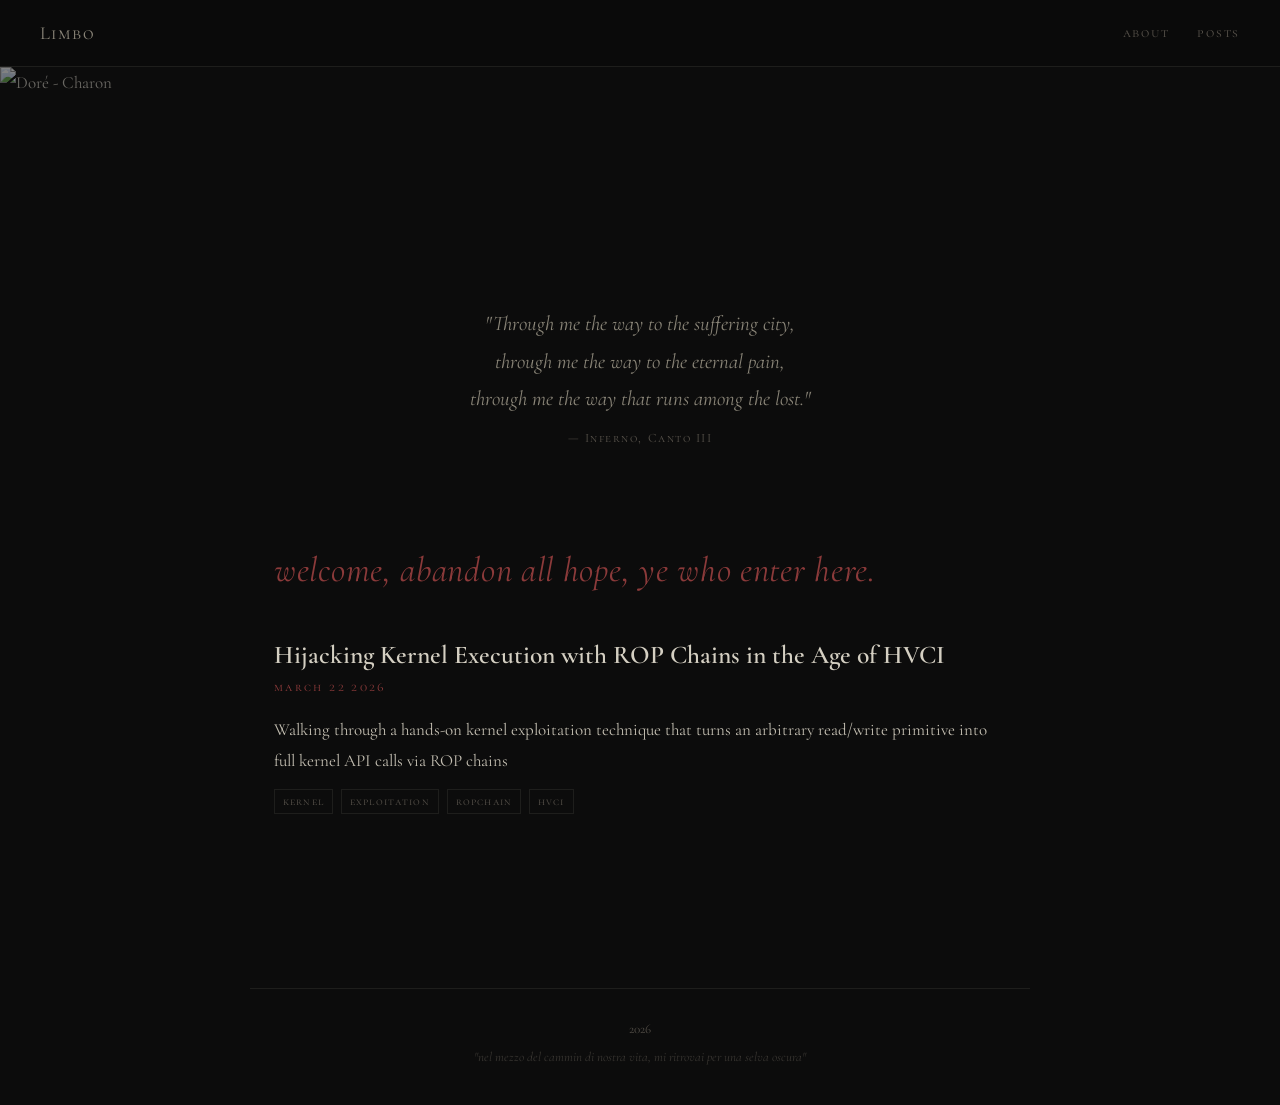
==== index.html @ e82e12b9 "upload blog" ====
<!DOCTYPE html>
<html lang="en">
<head>
    <meta charset="UTF-8">
    <meta name="viewport" content="width=device-width, initial-scale=1.0">
    <title>Limbo</title>
    <link rel="stylesheet" href="style.css">
    <link rel="preconnect" href="https://fonts.googleapis.com">
    <link rel="preconnect" href="https://fonts.gstatic.com" crossorigin>
    <link href="https://fonts.googleapis.com/css2?family=Cormorant+Garamond:ital,wght@0,300;0,400;0,500;0,600;1,300;1,400&family=Cormorant+SC:wght@300;400;500&display=swap" rel="stylesheet">
</head>
<body>

    <div class="topbar">
        <a href="index.html" class="site-name">Limbo</a>
        <nav>
            <a href="about.html">about</a>
            <a href="posts.html">posts</a>
        </nav>
    </div>

    <div class="hero">
        <img class="hero-image" src="https://cac.unah.edu.hn/assets/CAC/paginas/dante-e-dore-la-divina-comedia-ilustrada-por-gustave-dore-primera-parte-el-infierno/_resampled/ResizedImageWzExNDAsODg5XQ/14.jpg" alt="Doré - Charon">
        <div class="hero-overlay"></div>
        <div class="hero-text">
            <blockquote>
                <p>"Through me the way to the suffering city,<br>
                through me the way to the eternal pain,<br>
                through me the way that runs among the lost."</p>
                <cite>— Inferno, Canto III</cite>
            </blockquote>
        </div>
    </div>

    <div class="page-body">
        <h1 class="page-title">welcome, abandon all hope, ye who enter here.</h1>

        <div id="posts-container"></div>
    </div>

    <footer class="footer">
        <p>2026</p>
        <p class="footer-quote">"nel mezzo del cammin di nostra vita, mi ritrovai per una selva oscura"</p>
    </footer>

    <script>
        (async function () {
            const res = await fetch('posts.json?t=' + Date.now());
            const posts = await res.json();
            const container = document.getElementById('posts-container');

            posts.forEach(post => {
                const article = document.createElement('article');
                article.className = post.image ? 'post post-with-image' : 'post';

                let html = '';

                if (post.image) {
                    html += `<img class="post-image" src="${post.image}" alt="">`;
                    html += '<div>';
                }

                html += `<h2 class="post-title"><a href="post.html?slug=${post.slug}">${post.title}</a></h2>`;
                html += `<span class="post-date">${post.date}</span>`;
                html += `<p>${post.excerpt}</p>`;
                html += '<div class="post-tags">';
                post.tags.forEach(tag => {
                    html += `<span class="tag">${tag}</span>`;
                });
                html += '</div>';

                if (post.image) {
                    html += '</div>';
                }

                article.innerHTML = html;
                container.appendChild(article);
            });
        })();
    </script>

</body>
</html>
---- style.css ----
/* ===== RESET & BASE ===== */
*, *::before, *::after {
    margin: 0;
    padding: 0;
    box-sizing: border-box;
}

:root {
    --bg: #0c0c0c;
    --bg-nav: #0a0a0a;
    --text: #c4bfb2;
    --text-muted: #8a8578;
    --text-dim: #555049;
    --accent: #8b3a3a;
    --accent-hover: #a84a4a;
    --heading: #d4cfc2;
    --link: #a84a4a;
    --link-hover: #c86868;
    --border: #1e1e1c;
    --sepia: #b8a878;
}

html {
    scroll-behavior: smooth;
}

body {
    font-family: 'Cormorant Garamond', Georgia, serif;
    background-color: var(--bg);
    color: var(--text);
    line-height: 1.85;
    min-height: 100vh;
    font-size: 17px;
}

::selection {
    background: #3a2020;
    color: #d4cfc2;
}

a {
    color: var(--link);
    text-decoration: underline;
    text-decoration-color: rgba(168, 74, 74, 0.4);
    text-underline-offset: 3px;
    transition: color 0.3s ease;
}

a:hover {
    color: var(--link-hover);
}

/* ===== TOP NAV BAR ===== */
.topbar {
    display: flex;
    justify-content: space-between;
    align-items: center;
    padding: 16px 40px;
    border-bottom: 1px solid var(--border);
    background: var(--bg-nav);
    position: sticky;
    top: 0;
    z-index: 100;
}

.site-name {
    font-family: 'Cormorant SC', Georgia, serif;
    font-size: 1.15rem;
    font-weight: 400;
    color: var(--text-muted);
    text-decoration: none;
    letter-spacing: 0.08em;
}

.site-name:hover {
    color: var(--heading);
}

.topbar nav {
    display: flex;
    gap: 28px;
}

.topbar nav a {
    font-family: 'Cormorant SC', Georgia, serif;
    font-size: 0.9rem;
    color: var(--text-dim);
    text-decoration: none;
    letter-spacing: 0.12em;
    transition: color 0.3s ease;
}

.topbar nav a:hover,
.topbar nav a.active {
    color: var(--text);
}

/* ===== HERO ===== */
.hero {
    position: relative;
    width: 100%;
    height: 420px;
    overflow: hidden;
}

.hero-image {
    width: 100%;
    height: 100%;
    object-fit: cover;
    object-position: center 25%;
    filter: grayscale(30%) contrast(1.1);
    opacity: 0.6;
    display: block;
}

.hero-overlay {
    position: absolute;
    inset: 0;
    background: linear-gradient(
        to bottom,
        rgba(12, 12, 12, 0.2) 0%,
        rgba(12, 12, 12, 0) 30%,
        rgba(12, 12, 12, 0.4) 70%,
        rgba(12, 12, 12, 0.95) 100%
    );
}

.hero-text {
    position: absolute;
    bottom: 36px;
    left: 0;
    right: 0;
    text-align: center;
    padding: 0 24px;
}

.hero-text blockquote p {
    font-family: 'Cormorant Garamond', Georgia, serif;
    font-size: 1.3rem;
    font-style: italic;
    color: var(--text-muted);
    line-height: 1.8;
    max-width: 560px;
    margin: 0 auto;
}

.hero-text blockquote cite {
    display: block;
    font-family: 'Cormorant SC', Georgia, serif;
    font-size: 0.8rem;
    color: var(--text-dim);
    margin-top: 10px;
    font-style: normal;
    letter-spacing: 0.12em;
}

/* ===== LAYOUT ===== */
.page-body {
    max-width: 780px;
    margin: 0 auto;
    padding: 50px 24px 80px;
}

/* ===== PAGE TITLE (like "welcome") ===== */
.page-title {
    font-family: 'Cormorant Garamond', Georgia, serif;
    font-size: 2.2rem;
    font-weight: 400;
    font-style: italic;
    color: var(--accent);
    margin-bottom: 36px;
    letter-spacing: 0.02em;
}

/* ===== POST ENTRIES (blog-style, stacked) ===== */
.post {
    margin-bottom: 50px;
    padding-bottom: 44px;
    border-bottom: 1px solid var(--border);
}

.post:last-child {
    border-bottom: none;
}

.post-with-image {
    display: grid;
    grid-template-columns: 180px 1fr;
    gap: 28px;
    align-items: start;
}

.post-image {
    width: 180px;
    border: 1px solid var(--border);
    display: block;
    filter: grayscale(20%) contrast(1.05);
    opacity: 0.75;
    transition: opacity 0.4s ease;
}

.post-image:hover {
    opacity: 0.9;
}

.post-title {
    font-family: 'Cormorant Garamond', Georgia, serif;
    font-size: 1.6rem;
    font-weight: 600;
    color: var(--heading);
    line-height: 1.3;
    margin-bottom: 4px;
}

.post-title a {
    color: var(--heading);
    text-decoration: none;
}

.post-title a:hover {
    color: var(--accent-hover);
}

.post-date {
    font-family: 'Cormorant SC', Georgia, serif;
    font-size: 0.82rem;
    color: var(--accent);
    letter-spacing: 0.18em;
    margin-bottom: 14px;
    display: block;
}

.post p {
    margin-bottom: 12px;
    color: var(--text);
}

.post p strong {
    color: var(--heading);
    font-weight: 600;
}

.post p em {
    font-style: italic;
}

.post-tags {
    display: flex;
    gap: 8px;
    flex-wrap: wrap;
    margin-top: 10px;
}

.tag {
    font-family: 'Cormorant SC', Georgia, serif;
    font-size: 0.72rem;
    color: var(--text-dim);
    letter-spacing: 0.1em;
    border: 1px solid var(--border);
    padding: 1px 8px;
}

/* ===== ABOUT PAGE ===== */
.about-content {
    max-width: 640px;
}

.about-section {
    margin-bottom: 34px;
}

.about-section h3 {
    font-family: 'Cormorant Garamond', Georgia, serif;
    font-size: 1.3rem;
    font-weight: 600;
    color: var(--heading);
    margin-bottom: 10px;
}

.about-section p {
    margin-bottom: 12px;
}

.about-section ul {
    list-style: none;
    padding: 0;
}

.about-section ul li {
    padding-left: 16px;
    margin-bottom: 5px;
    position: relative;
}

.about-section ul li::before {
    content: '—';
    position: absolute;
    left: 0;
    color: var(--text-dim);
}

/* ===== WIDE IMAGE ===== */
.wide-image {
    width: 100%;
    height: auto;
    display: block;
    margin: 0 auto;
    border: 1px solid var(--border);
    filter: grayscale(20%) contrast(1.05);
    opacity: 0.7;
    margin-bottom: 10px;
}

.figure {
    margin: 24px 0;
}

.figure figcaption {
    font-size: 0.8rem;
    color: var(--text-dim);
    font-style: italic;
    margin-top: 6px;
}

/* ===== EPIGRAPH ===== */
.epigraph {
    border-left: 2px solid var(--accent);
    padding: 8px 0 8px 20px;
    margin: 28px 0;
}

.epigraph p {
    font-style: italic;
    color: var(--text-muted);
    font-size: 1.05rem;
}

.epigraph cite {
    display: block;
    font-size: 0.82rem;
    color: var(--text-dim);
    margin-top: 6px;
    font-style: normal;
}

/* ===== FULL POST PAGE ===== */
.post-full {
    max-width: 720px;
}

.post-header {
    margin-bottom: 36px;
}

.post-full-title {
    font-family: 'Cormorant Garamond', Georgia, serif;
    font-size: 2rem;
    font-weight: 600;
    color: var(--heading);
    line-height: 1.3;
    margin-bottom: 6px;
}

.post-header .post-date {
    margin-bottom: 12px;
}

.post-body p {
    margin-bottom: 16px;
    text-align: justify;
}

.post-body h2 {
    font-family: 'Cormorant Garamond', Georgia, serif;
    font-size: 1.4rem;
    font-weight: 600;
    color: var(--heading);
    margin: 36px 0 14px;
}

.post-body ul,
.post-body ol {
    padding-left: 24px;
    margin-bottom: 16px;
}

.post-body li {
    margin-bottom: 6px;
}

.post-body code {
    font-family: 'Courier New', Courier, monospace;
    font-size: 0.88em;
    background: rgba(255, 255, 255, 0.04);
    padding: 1px 5px;
    border: 1px solid var(--border);
    color: var(--accent-hover);
}

.post-body pre {
    background: #0e0e0e;
    border: 1px solid var(--border);
    padding: 18px 20px;
    margin: 20px 0;
    overflow-x: auto;
    line-height: 1.55;
}

.post-body pre code {
    background: none;
    border: none;
    padding: 0;
    font-size: 0.82rem;
    color: var(--text-muted);
}

.post-body strong {
    color: var(--heading);
    font-weight: 600;
}

.post-body .epigraph {
    margin-top: 40px;
}

.post-nav {
    margin-top: 40px;
    padding-top: 20px;
    border-top: 1px solid var(--border);
}

.post-nav a {
    font-family: 'Cormorant SC', Georgia, serif;
    font-size: 0.9rem;
    color: var(--text-dim);
    text-decoration: none;
    letter-spacing: 0.08em;
    transition: color 0.3s ease;
}

.post-nav a:hover {
    color: var(--accent-hover);
}

/* ===== FOOTER ===== */
.footer {
    text-align: center;
    padding: 28px 24px 36px;
    border-top: 1px solid var(--border);
    max-width: 780px;
    margin: 0 auto;
}

.footer p {
    font-size: 0.82rem;
    color: var(--text-dim);
}

.footer .footer-quote {
    font-style: italic;
    margin-top: 4px;
    opacity: 0.6;
}

/* ===== RESPONSIVE ===== */
@media (max-width: 768px) {
    .topbar {
        flex-direction: column;
        gap: 10px;
        padding: 14px 20px;
    }

    .topbar nav {
        gap: 18px;
    }

    .hero {
        height: 300px;
    }

    .hero-text blockquote p {
        font-size: 1.1rem;
    }

    .page-body {
        padding: 30px 18px 60px;
    }

    .page-title {
        font-size: 1.7rem;
    }

    .post-with-image {
        grid-template-columns: 1fr;
    }

    .post-image {
        width: 100%;
        max-width: 240px;
    }

    .post-title {
        font-size: 1.35rem;
    }

    .wide-image {
        height: auto;
    }
}

@media (max-width: 480px) {
    .topbar nav {
        gap: 12px;
    }

    .topbar nav a {
        font-size: 0.8rem;
    }

    .page-title {
        font-size: 1.4rem;
    }
}
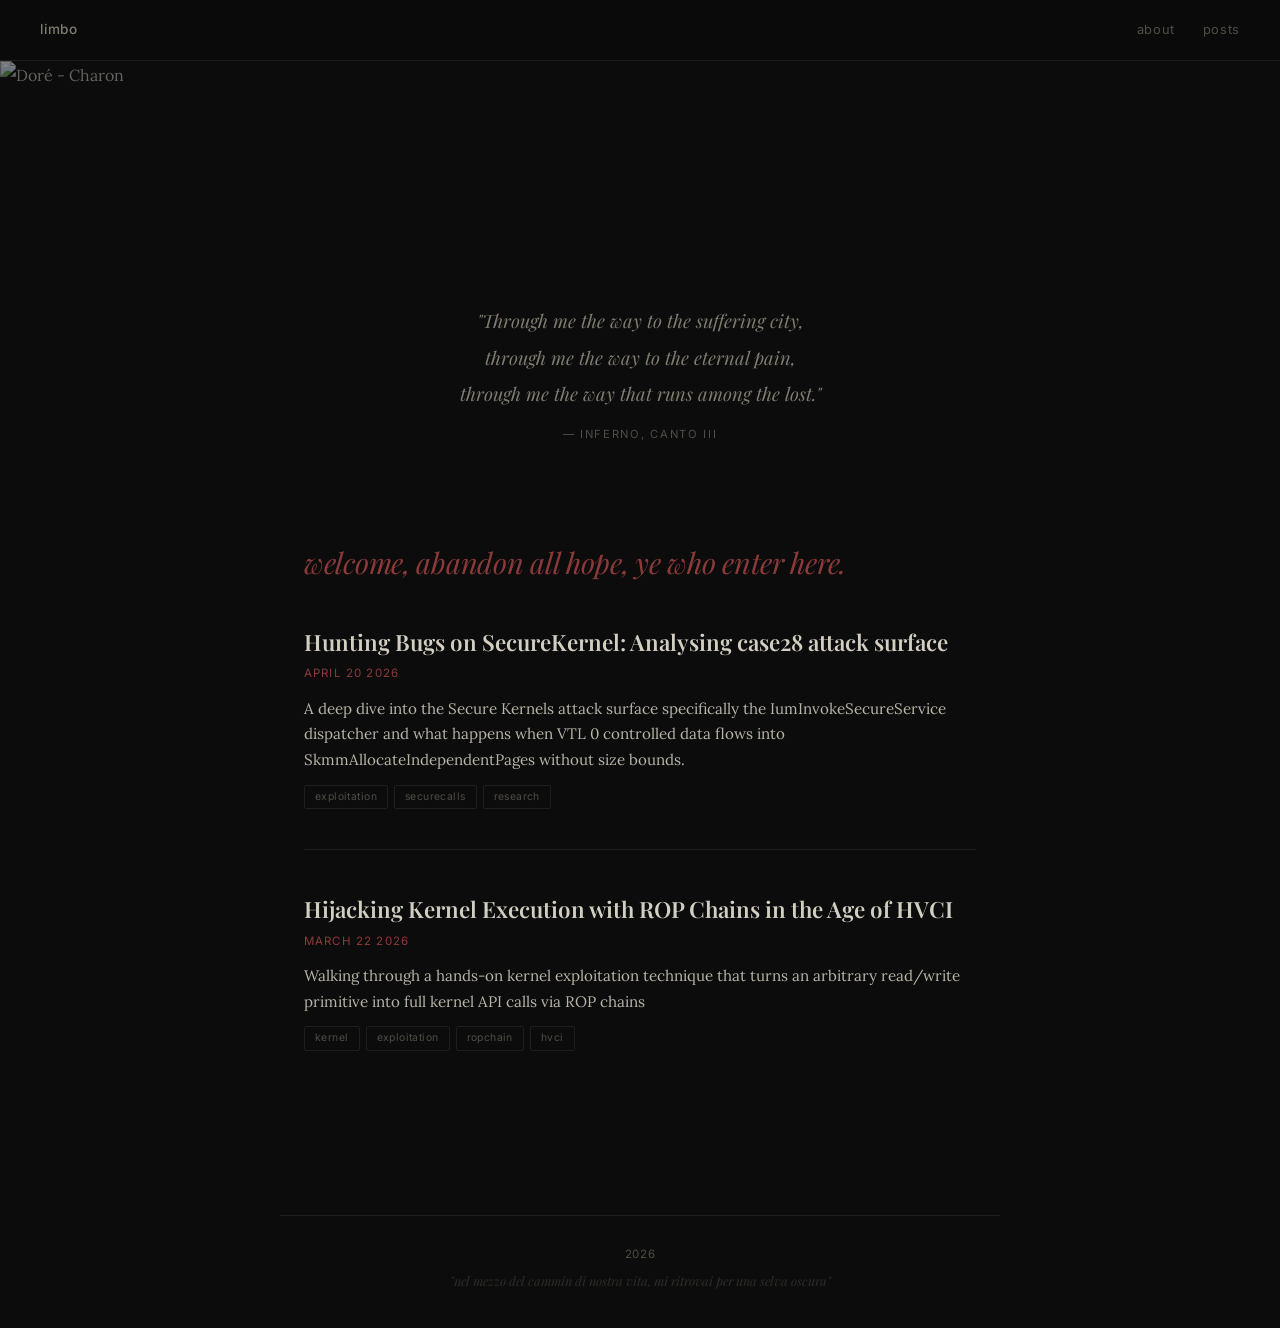
==== commit 66134883: "new post and sum changes" ====
--- a/index.html
+++ b/index.html
@@ -7,7 +7,7 @@
     <link rel="stylesheet" href="style.css">
     <link rel="preconnect" href="https://fonts.googleapis.com">
     <link rel="preconnect" href="https://fonts.gstatic.com" crossorigin>
-    <link href="https://fonts.googleapis.com/css2?family=Cormorant+Garamond:ital,wght@0,300;0,400;0,500;0,600;1,300;1,400&family=Cormorant+SC:wght@300;400;500&display=swap" rel="stylesheet">
+    <link href="https://fonts.googleapis.com/css2?family=Inter:wght@300;400;500;600&family=Lora:ital,wght@0,400;0,500;0,600;0,700;1,400;1,500&family=Playfair+Display:ital,wght@0,400;0,500;0,600;0,700;1,400;1,500&family=JetBrains+Mono:wght@400;500&display=swap" rel="stylesheet">
 </head>
 <body>
 
--- a/style.css
+++ b/style.css
@@ -8,16 +8,18 @@
 :root {
     --bg: #0c0c0c;
     --bg-nav: #0a0a0a;
-    --text: #c4bfb2;
-    --text-muted: #8a8578;
-    --text-dim: #555049;
+    --bg-code: #131313;
+    --bg-inline-code: #1a1a18;
+    --text: #b8b4a8;
+    --text-muted: #807c70;
+    --text-dim: #504d44;
     --accent: #8b3a3a;
     --accent-hover: #a84a4a;
-    --heading: #d4cfc2;
+    --heading: #d2cec2;
     --link: #a84a4a;
     --link-hover: #c86868;
     --border: #1e1e1c;
-    --sepia: #b8a878;
+    --border-code: #252522;
 }
 
 html {
@@ -25,12 +27,14 @@
 }
 
 body {
-    font-family: 'Cormorant Garamond', Georgia, serif;
+    font-family: 'Lora', Georgia, serif;
     background-color: var(--bg);
     color: var(--text);
-    line-height: 1.85;
+    line-height: 1.75;
     min-height: 100vh;
-    font-size: 17px;
+    font-size: 16px;
+    -webkit-font-smoothing: antialiased;
+    -moz-osx-font-smoothing: grayscale;
 }
 
 ::selection {
@@ -40,14 +44,14 @@
 
 a {
     color: var(--link);
-    text-decoration: underline;
-    text-decoration-color: rgba(168, 74, 74, 0.4);
-    text-underline-offset: 3px;
-    transition: color 0.3s ease;
+    text-decoration: none;
+    border-bottom: 1px solid rgba(168, 74, 74, 0.3);
+    transition: color 0.3s ease, border-color 0.3s ease;
 }
 
 a:hover {
     color: var(--link-hover);
+    border-bottom-color: var(--link-hover);
 }
 
 /* ===== TOP NAV BAR ===== */
@@ -55,7 +59,7 @@
     display: flex;
     justify-content: space-between;
     align-items: center;
-    padding: 16px 40px;
+    padding: 18px 40px;
     border-bottom: 1px solid var(--border);
     background: var(--bg-nav);
     position: sticky;
@@ -64,12 +68,14 @@
 }
 
 .site-name {
-    font-family: 'Cormorant SC', Georgia, serif;
-    font-size: 1.15rem;
-    font-weight: 400;
+    font-family: 'Inter', system-ui, sans-serif;
+    font-size: 0.85rem;
+    font-weight: 500;
     color: var(--text-muted);
     text-decoration: none;
-    letter-spacing: 0.08em;
+    letter-spacing: 0.06em;
+    border: none;
+    text-transform: lowercase;
 }
 
 .site-name:hover {
@@ -82,11 +88,13 @@
 }
 
 .topbar nav a {
-    font-family: 'Cormorant SC', Georgia, serif;
-    font-size: 0.9rem;
+    font-family: 'Inter', system-ui, sans-serif;
+    font-size: 0.8rem;
+    font-weight: 400;
     color: var(--text-dim);
     text-decoration: none;
-    letter-spacing: 0.12em;
+    letter-spacing: 0.05em;
+    border: none;
     transition: color 0.3s ease;
 }
 
@@ -135,47 +143,49 @@
 }
 
 .hero-text blockquote p {
-    font-family: 'Cormorant Garamond', Georgia, serif;
-    font-size: 1.3rem;
+    font-family: 'Playfair Display', Georgia, serif;
+    font-size: 1.15rem;
     font-style: italic;
     color: var(--text-muted);
-    line-height: 1.8;
-    max-width: 560px;
+    line-height: 2;
+    max-width: 520px;
     margin: 0 auto;
+    font-weight: 400;
 }
 
 .hero-text blockquote cite {
     display: block;
-    font-family: 'Cormorant SC', Georgia, serif;
-    font-size: 0.8rem;
-    color: var(--text-dim);
-    margin-top: 10px;
+    font-family: 'Inter', system-ui, sans-serif;
+    font-size: 0.7rem;
+    color: var(--text-dim);
+    margin-top: 12px;
     font-style: normal;
-    letter-spacing: 0.12em;
+    letter-spacing: 0.15em;
+    text-transform: uppercase;
 }
 
 /* ===== LAYOUT ===== */
 .page-body {
-    max-width: 780px;
+    max-width: 720px;
     margin: 0 auto;
-    padding: 50px 24px 80px;
-}
-
-/* ===== PAGE TITLE (like "welcome") ===== */
+    padding: 56px 24px 80px;
+}
+
+/* ===== PAGE TITLE ===== */
 .page-title {
-    font-family: 'Cormorant Garamond', Georgia, serif;
-    font-size: 2.2rem;
+    font-family: 'Playfair Display', Georgia, serif;
+    font-size: 1.8rem;
     font-weight: 400;
     font-style: italic;
     color: var(--accent);
-    margin-bottom: 36px;
-    letter-spacing: 0.02em;
-}
-
-/* ===== POST ENTRIES (blog-style, stacked) ===== */
+    margin-bottom: 40px;
+    letter-spacing: -0.01em;
+}
+
+/* ===== POST ENTRIES ===== */
 .post {
-    margin-bottom: 50px;
-    padding-bottom: 44px;
+    margin-bottom: 44px;
+    padding-bottom: 40px;
     border-bottom: 1px solid var(--border);
 }
 
@@ -183,38 +193,19 @@
     border-bottom: none;
 }
 
-.post-with-image {
-    display: grid;
-    grid-template-columns: 180px 1fr;
-    gap: 28px;
-    align-items: start;
-}
-
-.post-image {
-    width: 180px;
-    border: 1px solid var(--border);
-    display: block;
-    filter: grayscale(20%) contrast(1.05);
-    opacity: 0.75;
-    transition: opacity 0.4s ease;
-}
-
-.post-image:hover {
-    opacity: 0.9;
-}
-
 .post-title {
-    font-family: 'Cormorant Garamond', Georgia, serif;
-    font-size: 1.6rem;
+    font-family: 'Playfair Display', Georgia, serif;
+    font-size: 1.4rem;
     font-weight: 600;
     color: var(--heading);
-    line-height: 1.3;
-    margin-bottom: 4px;
+    line-height: 1.35;
+    margin-bottom: 6px;
 }
 
 .post-title a {
     color: var(--heading);
     text-decoration: none;
+    border: none;
 }
 
 .post-title a:hover {
@@ -222,47 +213,51 @@
 }
 
 .post-date {
-    font-family: 'Cormorant SC', Georgia, serif;
-    font-size: 0.82rem;
+    font-family: 'Inter', system-ui, sans-serif;
+    font-size: 0.72rem;
+    font-weight: 400;
     color: var(--accent);
-    letter-spacing: 0.18em;
-    margin-bottom: 14px;
+    letter-spacing: 0.1em;
+    margin-bottom: 12px;
     display: block;
-}
-
-.post p {
-    margin-bottom: 12px;
+    text-transform: uppercase;
+}
+
+.post > p,
+.post-info > p {
+    margin-bottom: 10px;
     color: var(--text);
+    font-size: 0.95rem;
+    line-height: 1.7;
 }
 
 .post p strong {
     color: var(--heading);
     font-weight: 600;
-}
-
-.post p em {
-    font-style: italic;
 }
 
 .post-tags {
     display: flex;
-    gap: 8px;
+    gap: 6px;
     flex-wrap: wrap;
-    margin-top: 10px;
+    margin-top: 12px;
 }
 
 .tag {
-    font-family: 'Cormorant SC', Georgia, serif;
-    font-size: 0.72rem;
-    color: var(--text-dim);
-    letter-spacing: 0.1em;
+    font-family: 'Inter', system-ui, sans-serif;
+    font-size: 0.65rem;
+    font-weight: 400;
+    color: var(--text-dim);
+    letter-spacing: 0.04em;
     border: 1px solid var(--border);
-    padding: 1px 8px;
+    padding: 2px 10px;
+    border-radius: 2px;
+    text-transform: lowercase;
 }
 
 /* ===== ABOUT PAGE ===== */
 .about-content {
-    max-width: 640px;
+    max-width: 600px;
 }
 
 .about-section {
@@ -270,15 +265,17 @@
 }
 
 .about-section h3 {
-    font-family: 'Cormorant Garamond', Georgia, serif;
-    font-size: 1.3rem;
+    font-family: 'Playfair Display', Georgia, serif;
+    font-size: 1.15rem;
     font-weight: 600;
     color: var(--heading);
+    margin-bottom: 12px;
+}
+
+.about-section p {
     margin-bottom: 10px;
-}
-
-.about-section p {
-    margin-bottom: 12px;
+    font-size: 0.95rem;
+    line-height: 1.75;
 }
 
 .about-section ul {
@@ -287,13 +284,14 @@
 }
 
 .about-section ul li {
-    padding-left: 16px;
-    margin-bottom: 5px;
+    padding-left: 18px;
+    margin-bottom: 6px;
     position: relative;
+    font-size: 0.95rem;
 }
 
 .about-section ul li::before {
-    content: '—';
+    content: '\2014';
     position: absolute;
     left: 0;
     color: var(--text-dim);
@@ -312,14 +310,16 @@
 }
 
 .figure {
-    margin: 24px 0;
+    margin: 28px 0;
 }
 
 .figure figcaption {
-    font-size: 0.8rem;
-    color: var(--text-dim);
-    font-style: italic;
-    margin-top: 6px;
+    font-family: 'Inter', system-ui, sans-serif;
+    font-size: 0.7rem;
+    color: var(--text-dim);
+    font-style: normal;
+    margin-top: 8px;
+    letter-spacing: 0.03em;
 }
 
 /* ===== EPIGRAPH ===== */
@@ -330,17 +330,21 @@
 }
 
 .epigraph p {
+    font-family: 'Playfair Display', Georgia, serif;
     font-style: italic;
     color: var(--text-muted);
-    font-size: 1.05rem;
+    font-size: 1rem;
+    line-height: 1.8;
 }
 
 .epigraph cite {
     display: block;
-    font-size: 0.82rem;
-    color: var(--text-dim);
-    margin-top: 6px;
+    font-family: 'Inter', system-ui, sans-serif;
+    font-size: 0.7rem;
+    color: var(--text-dim);
+    margin-top: 8px;
     font-style: normal;
+    letter-spacing: 0.08em;
 }
 
 /* ===== FULL POST PAGE ===== */
@@ -349,97 +353,157 @@
 }
 
 .post-header {
-    margin-bottom: 36px;
+    margin-bottom: 40px;
+    padding-bottom: 24px;
+    border-bottom: 1px solid var(--border);
 }
 
 .post-full-title {
-    font-family: 'Cormorant Garamond', Georgia, serif;
-    font-size: 2rem;
+    font-family: 'Playfair Display', Georgia, serif;
+    font-size: 1.8rem;
+    font-weight: 700;
+    color: var(--heading);
+    line-height: 1.3;
+    margin-bottom: 8px;
+}
+
+.post-header .post-date {
+    margin-bottom: 10px;
+}
+
+/* ===== POST BODY — MARKDOWN RENDERED ===== */
+.post-body {
+    font-size: 0.95rem;
+    line-height: 1.8;
+}
+
+.post-body p {
+    margin-bottom: 18px;
+}
+
+.post-body h1 {
+    font-family: 'Playfair Display', Georgia, serif;
+    font-size: 1.6rem;
+    font-weight: 700;
+    color: var(--heading);
+    margin: 48px 0 16px;
+}
+
+.post-body h2 {
+    font-family: 'Playfair Display', Georgia, serif;
+    font-size: 1.3rem;
     font-weight: 600;
     color: var(--heading);
-    line-height: 1.3;
-    margin-bottom: 6px;
-}
-
-.post-header .post-date {
-    margin-bottom: 12px;
-}
-
-.post-body p {
-    margin-bottom: 16px;
-    text-align: justify;
-}
-
-.post-body h2 {
-    font-family: 'Cormorant Garamond', Georgia, serif;
-    font-size: 1.4rem;
+    margin: 44px 0 16px;
+    padding-bottom: 8px;
+    border-bottom: 1px solid var(--border);
+}
+
+.post-body h3 {
+    font-family: 'Playfair Display', Georgia, serif;
+    font-size: 1.1rem;
     font-weight: 600;
     color: var(--heading);
-    margin: 36px 0 14px;
+    margin: 32px 0 12px;
+}
+
+.post-body h4 {
+    font-family: 'Inter', system-ui, sans-serif;
+    font-size: 0.85rem;
+    font-weight: 600;
+    color: var(--text);
+    letter-spacing: 0.04em;
+    text-transform: uppercase;
+    margin: 28px 0 10px;
+}
+
+.post-body strong {
+    color: var(--heading);
+    font-weight: 700;
+}
+
+.post-body em {
+    font-style: italic;
+    color: var(--text);
+}
+
+.post-body blockquote {
+    border-left: 2px solid var(--accent);
+    padding: 4px 0 4px 20px;
+    margin: 24px 0;
+}
+
+.post-body blockquote p {
+    color: var(--text-muted);
+    font-style: italic;
 }
 
 .post-body ul,
 .post-body ol {
+    margin: 16px 0;
     padding-left: 24px;
-    margin-bottom: 16px;
 }
 
 .post-body li {
     margin-bottom: 6px;
 }
 
+.post-body hr {
+    border: none;
+    height: 1px;
+    background: var(--border);
+    margin: 40px 0;
+}
+
+/* ===== CODE — INLINE ===== */
 .post-body code {
-    font-family: 'Courier New', Courier, monospace;
-    font-size: 0.88em;
-    background: rgba(255, 255, 255, 0.04);
-    padding: 1px 5px;
+    font-family: 'JetBrains Mono', 'Fira Code', 'Consolas', monospace;
+    font-size: 0.82rem;
+    background: var(--bg-inline-code);
+    color: #c9c1a5;
+    padding: 2px 6px;
+    border-radius: 3px;
     border: 1px solid var(--border);
-    color: var(--accent-hover);
-}
-
+}
+
+/* ===== CODE — BLOCKS ===== */
 .post-body pre {
-    background: #0e0e0e;
-    border: 1px solid var(--border);
-    padding: 18px 20px;
-    margin: 20px 0;
+    background: var(--bg-code);
+    border: 1px solid var(--border-code);
+    border-radius: 4px;
+    padding: 20px 24px;
+    margin: 24px 0;
     overflow-x: auto;
     line-height: 1.55;
 }
 
 .post-body pre code {
+    font-family: 'JetBrains Mono', 'Fira Code', 'Consolas', monospace;
+    font-size: 0.78rem;
     background: none;
+    color: #a8a290;
+    padding: 0;
     border: none;
-    padding: 0;
-    font-size: 0.82rem;
-    color: var(--text-muted);
-}
-
-.post-body strong {
-    color: var(--heading);
-    font-weight: 600;
-}
-
-.post-body .epigraph {
-    margin-top: 40px;
-}
-
+    border-radius: 0;
+}
+
+/* ===== POST NAV (back link) ===== */
 .post-nav {
-    margin-top: 40px;
-    padding-top: 20px;
+    margin-top: 48px;
+    padding-top: 24px;
     border-top: 1px solid var(--border);
 }
 
 .post-nav a {
-    font-family: 'Cormorant SC', Georgia, serif;
-    font-size: 0.9rem;
-    color: var(--text-dim);
-    text-decoration: none;
-    letter-spacing: 0.08em;
-    transition: color 0.3s ease;
+    font-family: 'Inter', system-ui, sans-serif;
+    font-size: 0.78rem;
+    color: var(--text-dim);
+    letter-spacing: 0.04em;
+    border: none;
 }
 
 .post-nav a:hover {
-    color: var(--accent-hover);
+    color: var(--text);
 }
 
 /* ===== FOOTER ===== */
@@ -447,19 +511,24 @@
     text-align: center;
     padding: 28px 24px 36px;
     border-top: 1px solid var(--border);
-    max-width: 780px;
+    max-width: 720px;
     margin: 0 auto;
 }
 
 .footer p {
-    font-size: 0.82rem;
-    color: var(--text-dim);
+    font-family: 'Inter', system-ui, sans-serif;
+    font-size: 0.72rem;
+    color: var(--text-dim);
+    letter-spacing: 0.05em;
 }
 
 .footer .footer-quote {
+    font-family: 'Playfair Display', Georgia, serif;
     font-style: italic;
-    margin-top: 4px;
-    opacity: 0.6;
+    margin-top: 6px;
+    font-size: 0.8rem;
+    opacity: 0.5;
+    letter-spacing: normal;
 }
 
 /* ===== RESPONSIVE ===== */
@@ -471,7 +540,23 @@
     }
 
     .topbar nav {
-        gap: 18px;
+        gap: 20px;
+    }
+
+    .page-body {
+        padding: 36px 18px 60px;
+    }
+
+    .page-title {
+        font-size: 1.5rem;
+    }
+
+    .post-title {
+        font-size: 1.2rem;
+    }
+
+    .post-full-title {
+        font-size: 1.5rem;
     }
 
     .hero {
@@ -479,28 +564,15 @@
     }
 
     .hero-text blockquote p {
-        font-size: 1.1rem;
-    }
-
-    .page-body {
-        padding: 30px 18px 60px;
-    }
-
-    .page-title {
-        font-size: 1.7rem;
-    }
-
-    .post-with-image {
-        grid-template-columns: 1fr;
-    }
-
-    .post-image {
-        width: 100%;
-        max-width: 240px;
-    }
-
-    .post-title {
-        font-size: 1.35rem;
+        font-size: 1rem;
+    }
+
+    .post-body pre {
+        padding: 16px;
+    }
+
+    .post-body pre code {
+        font-size: 0.72rem;
     }
 
     .wide-image {
@@ -510,14 +582,14 @@
 
 @media (max-width: 480px) {
     .topbar nav {
-        gap: 12px;
+        gap: 14px;
     }
 
     .topbar nav a {
-        font-size: 0.8rem;
+        font-size: 0.75rem;
     }
 
     .page-title {
-        font-size: 1.4rem;
-    }
-}
+        font-size: 1.3rem;
+    }
+}
